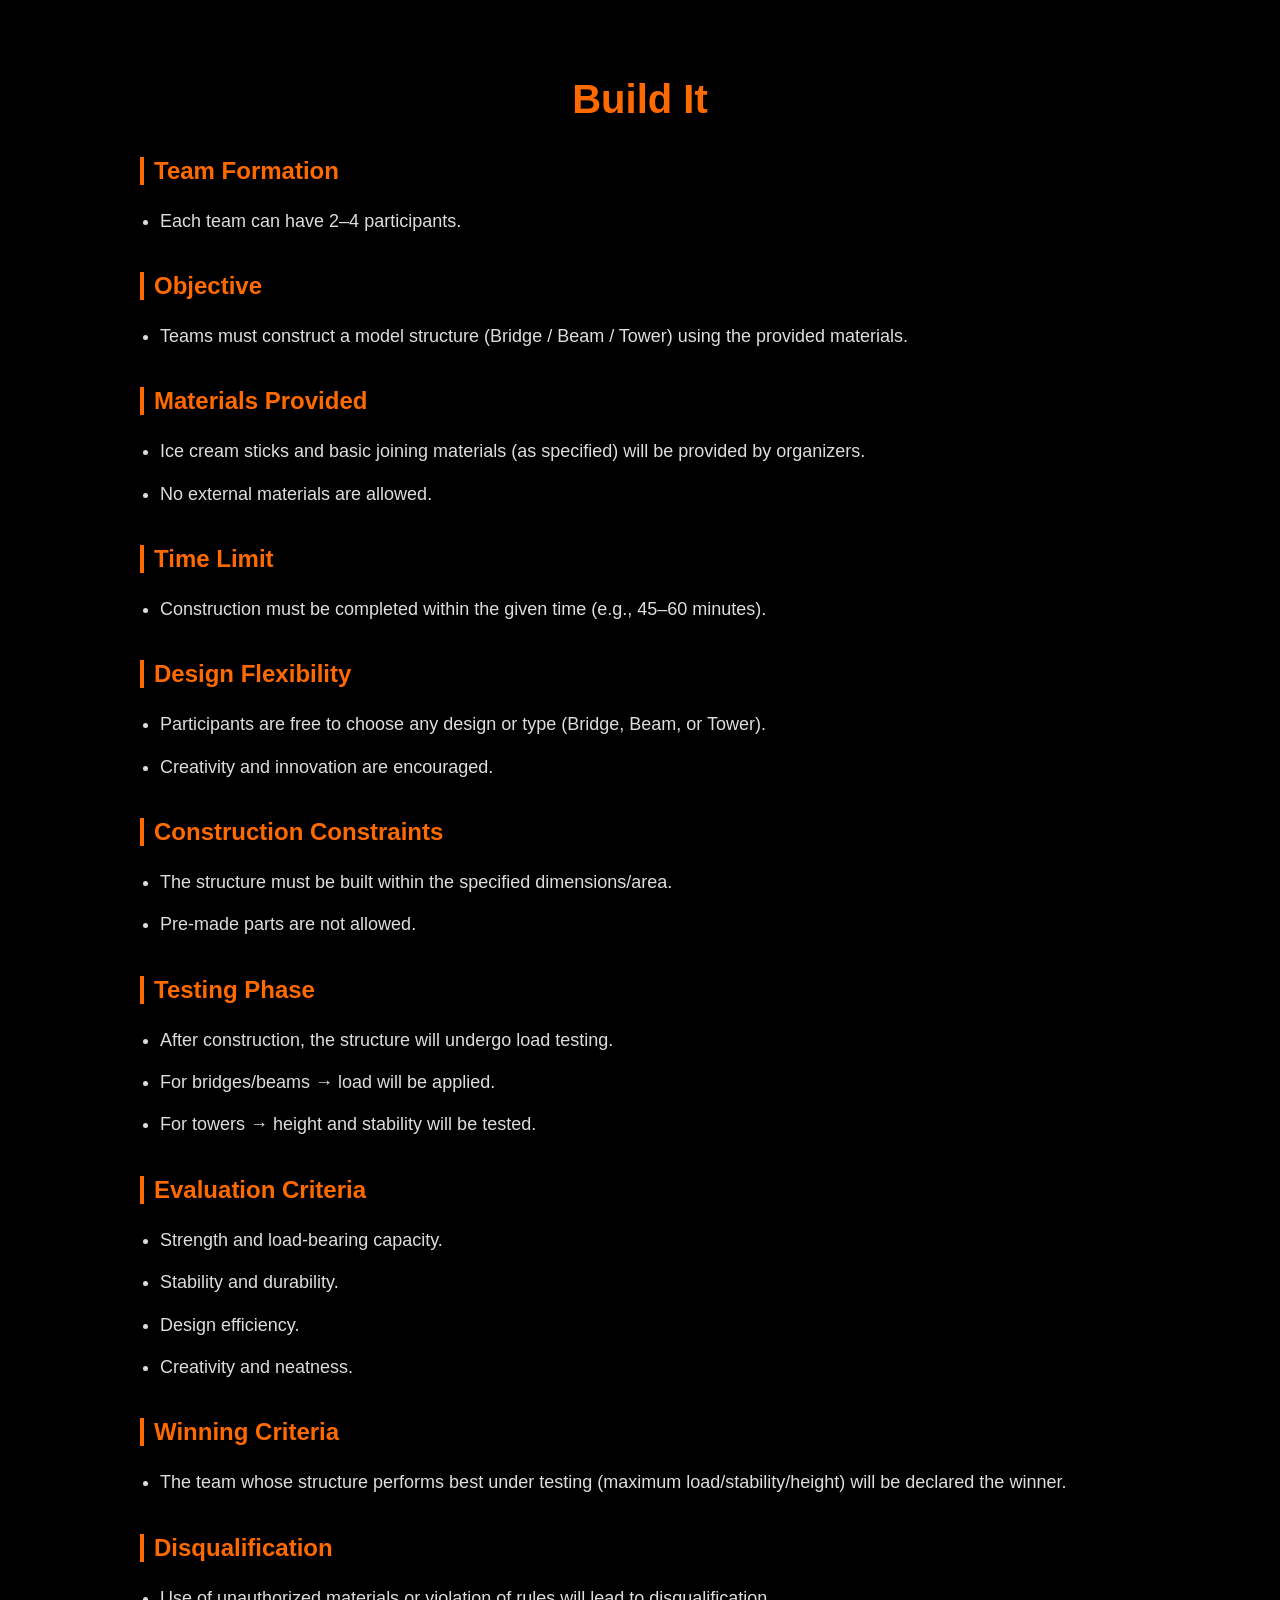
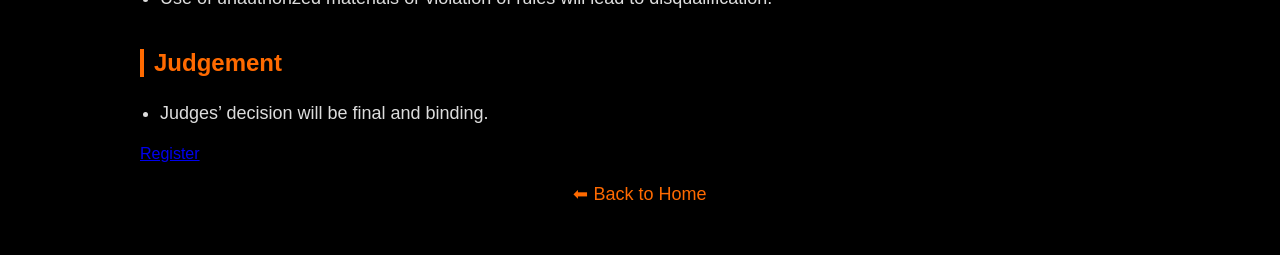
==== builtit.html @ a4778c4f "Add files via upload" ====
<!DOCTYPE html>
<html>
<head>
    <title>Build It | WAFES 2026</title>
    <meta charset="UTF-8">
    <meta name="viewport" content="width=device-width, initial-scale=1.0">

    <style>
        body {
            margin: 0;
            font-family: Arial, sans-serif;
            background-color: #000000;
            color: #ffffff;
        }

        .container {
            width: 85%;
            max-width: 1000px;
            margin: auto;
            padding: 50px 0;
        }

        h1 {
            text-align: center;
            font-size: 40px;
            color: #ff6a00;
            margin-bottom: 10px;
        }

        h2 {
            margin-top: 35px;
            color: #ff6a00;
            border-left: 4px solid #ff6a00;
            padding-left: 10px;
        }

        p, li {
            font-size: 18px;
            line-height: 1.8;
            color: #dddddd;
        }

        ul {
            padding-left: 20px;
        }

        li {
            margin-bottom: 10px;
        }

        .register-btn {
            display: block;
            width: 220px;
            margin: 40px auto;
            padding: 12px;
            text-align: center;
            background-color: #ff6a00;
            color: white;
            text-decoration: none;
            font-weight: bold;
            border-radius: 6px;
            transition: 0.3s ease;
        }

        .register-btn:hover {
            background-color: #ff8c42;
            transform: scale(1.05);
        }

        .back-link {
            text-align: center;
            margin-top: 20px;
        }

        .back-link a {
            color: #ff6a00;
            text-decoration: none;
            font-size: 18px;
        }

        .back-link a:hover {
            color: #ff9d42;
            text-decoration: underline;
        }
    </style>
</head>

<body>

<div class="container">

    <h1>Build It</h1>

    <h2>Team Formation</h2>
    <ul>
        <li>Each team can have 2–4 participants.</li>
    </ul>

    <h2>Objective</h2>
    <ul>
        <li>Teams must construct a model structure (Bridge / Beam / Tower) using the provided materials.</li>
    </ul>

    <h2>Materials Provided</h2>
    <ul>
        <li>Ice cream sticks and basic joining materials (as specified) will be provided by organizers.</li>
        <li>No external materials are allowed.</li>
    </ul>

    <h2>Time Limit</h2>
    <ul>
        <li>Construction must be completed within the given time (e.g., 45–60 minutes).</li>
    </ul>

    <h2>Design Flexibility</h2>
    <ul>
        <li>Participants are free to choose any design or type (Bridge, Beam, or Tower).</li>
        <li>Creativity and innovation are encouraged.</li>
    </ul>

    <h2>Construction Constraints</h2>
    <ul>
        <li>The structure must be built within the specified dimensions/area.</li>
        <li>Pre-made parts are not allowed.</li>
    </ul>

    <h2>Testing Phase</h2>
    <ul>
        <li>After construction, the structure will undergo load testing.</li>
        <li>For bridges/beams → load will be applied.</li>
        <li>For towers → height and stability will be tested.</li>
    </ul>

    <h2>Evaluation Criteria</h2>
    <ul>
        <li>Strength and load-bearing capacity.</li>
        <li>Stability and durability.</li>
        <li>Design efficiency.</li>
        <li>Creativity and neatness.</li>
    </ul>

    <h2>Winning Criteria</h2>
    <ul>
        <li>The team whose structure performs best under testing (maximum load/stability/height) will be declared the winner.</li>
    </ul>

    <h2>Disqualification</h2>
    <ul>
        <li>Use of unauthorized materials or violation of rules will lead to disqualification.</li>
    </ul>

    <h2>Judgement</h2>
    <ul>
        <li>Judges’ decision will be final and binding.</li>
    </ul>

   <a href="https://forms.gle/LMR7s865c6bFuXPj8" class="btn" target="_blank">Register</a>

    <div class="back-link">
        <a href="../index.html">⬅ Back to Home</a>
    </div>

</div>

</body>
</html>
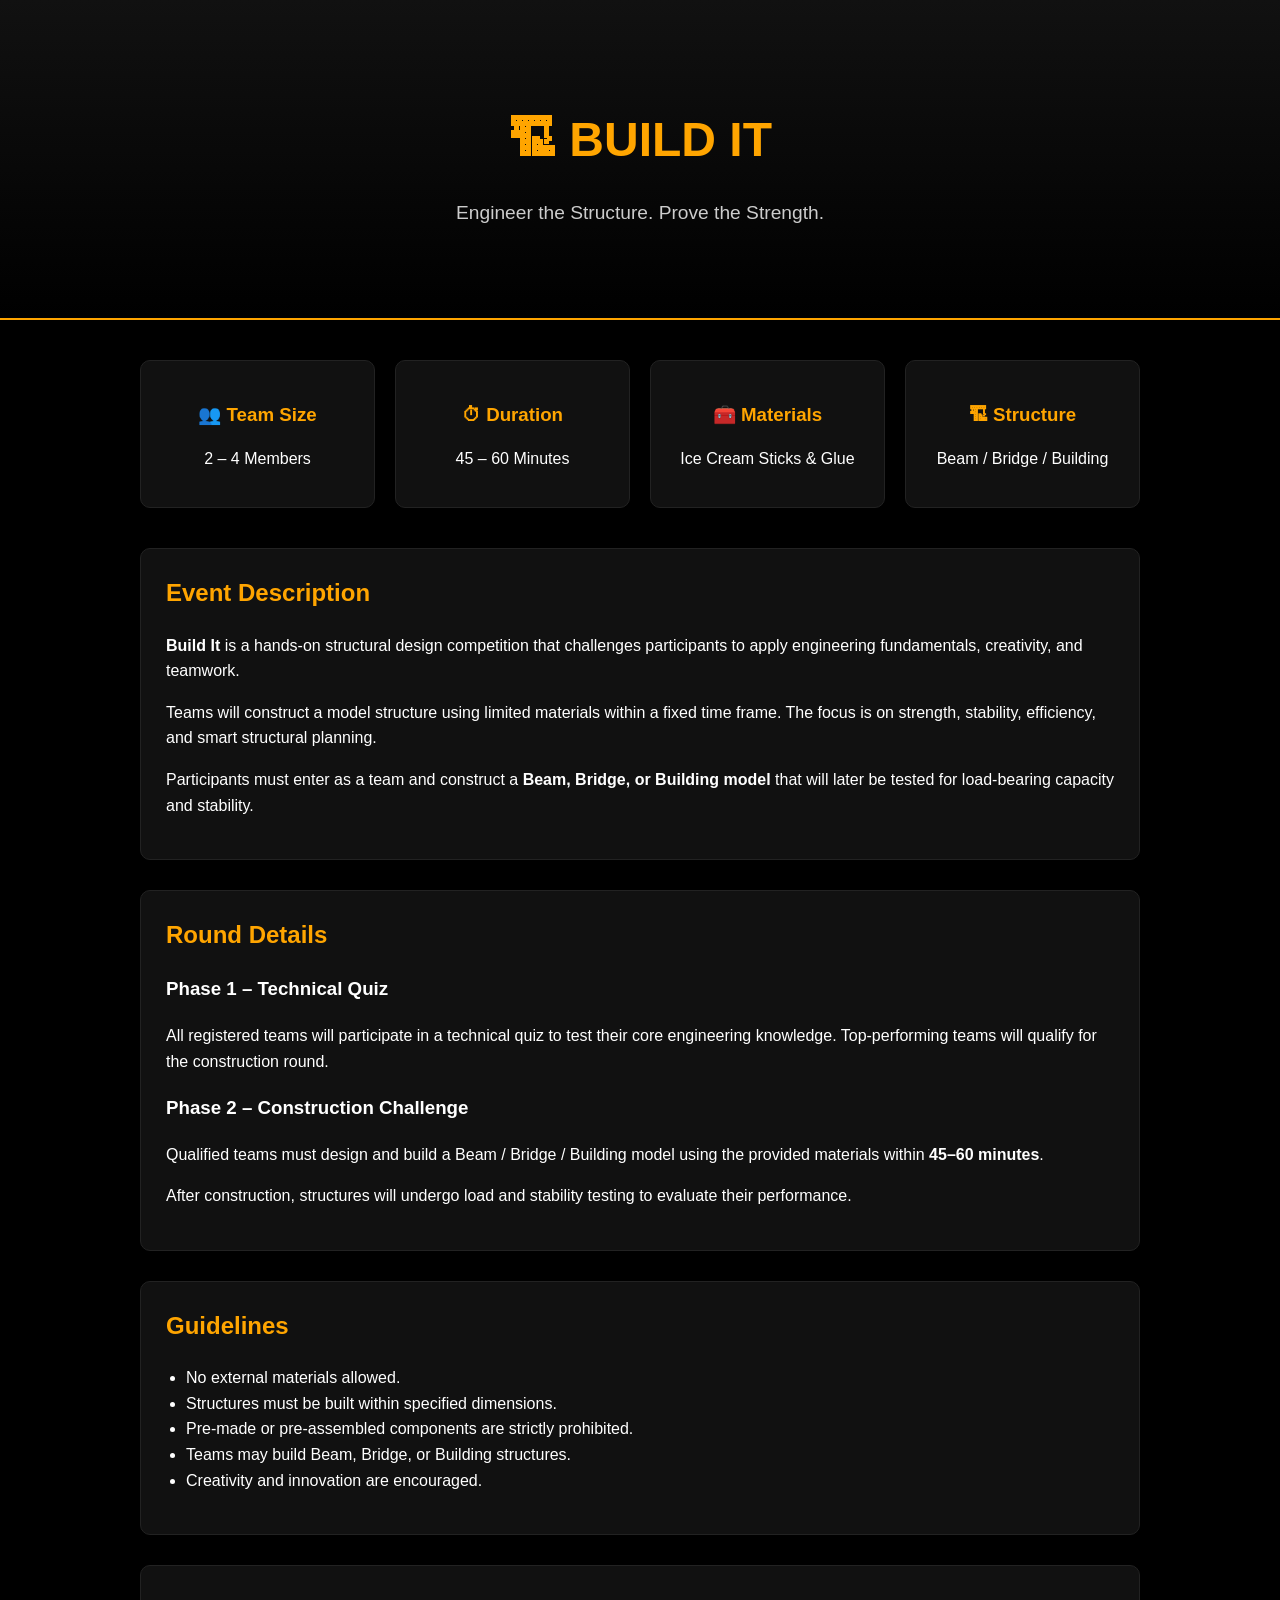
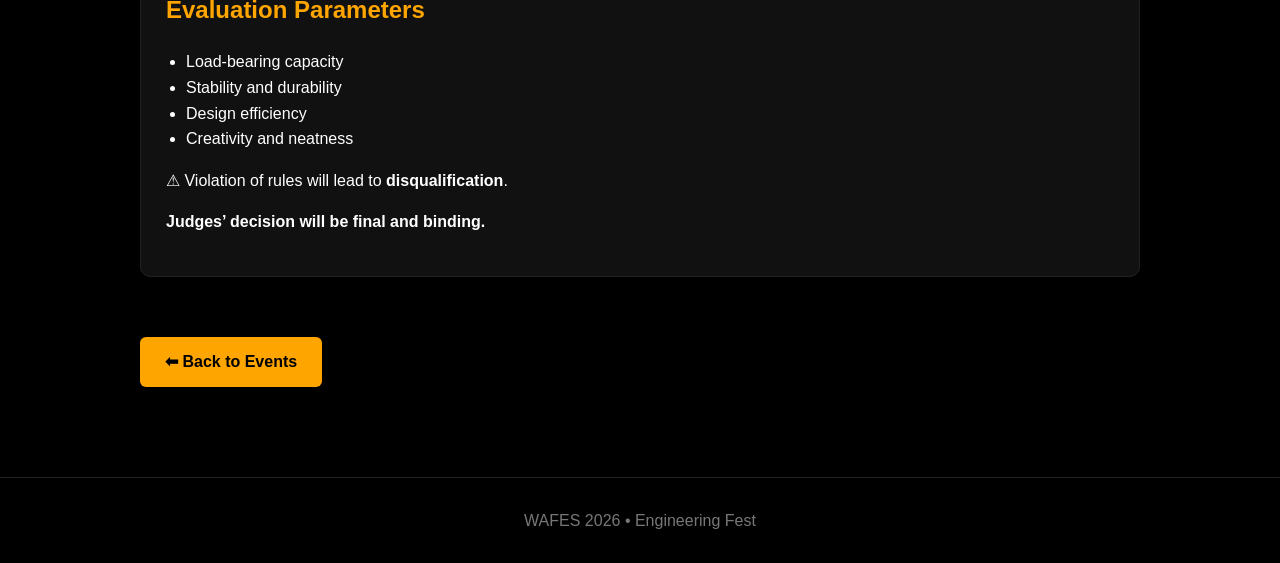
==== commit 1d5a395b: "Update builtit.html" ====
--- a/builtit.html
+++ b/builtit.html
@@ -1,166 +1,288 @@
 <!DOCTYPE html>
-<html>
+<html lang="en">
+
 <head>
-    <title>Build It | WAFES 2026</title>
-    <meta charset="UTF-8">
-    <meta name="viewport" content="width=device-width, initial-scale=1.0">
-
-    <style>
-        body {
-            margin: 0;
-            font-family: Arial, sans-serif;
-            background-color: #000000;
-            color: #ffffff;
-        }
-
-        .container {
-            width: 85%;
-            max-width: 1000px;
-            margin: auto;
-            padding: 50px 0;
-        }
-
-        h1 {
-            text-align: center;
-            font-size: 40px;
-            color: #ff6a00;
-            margin-bottom: 10px;
-        }
-
-        h2 {
-            margin-top: 35px;
-            color: #ff6a00;
-            border-left: 4px solid #ff6a00;
-            padding-left: 10px;
-        }
-
-        p, li {
-            font-size: 18px;
-            line-height: 1.8;
-            color: #dddddd;
-        }
-
-        ul {
-            padding-left: 20px;
-        }
-
-        li {
-            margin-bottom: 10px;
-        }
-
-        .register-btn {
-            display: block;
-            width: 220px;
-            margin: 40px auto;
-            padding: 12px;
-            text-align: center;
-            background-color: #ff6a00;
-            color: white;
-            text-decoration: none;
-            font-weight: bold;
-            border-radius: 6px;
-            transition: 0.3s ease;
-        }
-
-        .register-btn:hover {
-            background-color: #ff8c42;
-            transform: scale(1.05);
-        }
-
-        .back-link {
-            text-align: center;
-            margin-top: 20px;
-        }
-
-        .back-link a {
-            color: #ff6a00;
-            text-decoration: none;
-            font-size: 18px;
-        }
-
-        .back-link a:hover {
-            color: #ff9d42;
-            text-decoration: underline;
-        }
-    </style>
+<meta charset="UTF-8">
+<meta name="viewport" content="width=device-width, initial-scale=1.0">
+
+<title>Build It | WAFES 2026</title>
+
+<style>
+
+body{
+margin:0;
+font-family:Arial, sans-serif;
+background:black;
+color:white;
+line-height:1.6;
+}
+
+/* HEADER */
+
+header{
+text-align:center;
+padding:70px 20px;
+background:linear-gradient(180deg,#111,#000);
+border-bottom:2px solid orange;
+}
+
+header h1{
+font-size:3rem;
+color:orange;
+margin-bottom:10px;
+}
+
+header p{
+color:#ccc;
+font-size:1.2rem;
+}
+
+/* CONTAINER */
+
+.container{
+max-width:1000px;
+margin:auto;
+padding:40px 20px;
+}
+
+/* EVENT INFO BOXES */
+
+.info-grid{
+display:grid;
+grid-template-columns:repeat(auto-fit,minmax(200px,1fr));
+gap:20px;
+margin-bottom:40px;
+}
+
+.info-box{
+background:#111;
+padding:20px;
+border-radius:10px;
+text-align:center;
+border:1px solid #222;
+transition:0.3s;
+}
+
+.info-box:hover{
+border-color:orange;
+box-shadow:0 0 10px orange;
+}
+
+.info-box h3{
+color:orange;
+margin-bottom:5px;
+}
+
+/* CONTENT CARDS */
+
+.card{
+background:#111;
+padding:25px;
+border-radius:10px;
+border:1px solid #222;
+margin-bottom:30px;
+transition:0.3s;
+}
+
+.card:hover{
+border-color:orange;
+box-shadow:0 0 10px orange;
+}
+
+.card h2{
+color:orange;
+margin-top:0;
+}
+
+ul{
+padding-left:20px;
+}
+
+/* BACK BUTTON */
+
+.back-btn{
+display:inline-block;
+margin-top:30px;
+padding:12px 25px;
+background:orange;
+color:black;
+text-decoration:none;
+font-weight:bold;
+border-radius:6px;
+transition:0.3s;
+}
+
+.back-btn:hover{
+background:#ffb347;
+}
+
+/* FOOTER */
+
+footer{
+text-align:center;
+padding:30px;
+border-top:1px solid #222;
+color:#777;
+margin-top:50px;
+}
+
+/* MOBILE */
+
+@media(max-width:768px){
+
+header h1{
+font-size:2rem;
+}
+
+header p{
+font-size:1rem;
+}
+
+.container{
+padding:30px 15px;
+}
+
+}
+
+</style>
+
 </head>
 
 <body>
 
+<header>
+<h1>🏗 BUILD IT</h1>
+<p>Engineer the Structure. Prove the Strength.</p>
+</header>
+
+
 <div class="container">
 
-    <h1>Build It</h1>
-
-    <h2>Team Formation</h2>
-    <ul>
-        <li>Each team can have 2–4 participants.</li>
-    </ul>
-
-    <h2>Objective</h2>
-    <ul>
-        <li>Teams must construct a model structure (Bridge / Beam / Tower) using the provided materials.</li>
-    </ul>
-
-    <h2>Materials Provided</h2>
-    <ul>
-        <li>Ice cream sticks and basic joining materials (as specified) will be provided by organizers.</li>
-        <li>No external materials are allowed.</li>
-    </ul>
-
-    <h2>Time Limit</h2>
-    <ul>
-        <li>Construction must be completed within the given time (e.g., 45–60 minutes).</li>
-    </ul>
-
-    <h2>Design Flexibility</h2>
-    <ul>
-        <li>Participants are free to choose any design or type (Bridge, Beam, or Tower).</li>
-        <li>Creativity and innovation are encouraged.</li>
-    </ul>
-
-    <h2>Construction Constraints</h2>
-    <ul>
-        <li>The structure must be built within the specified dimensions/area.</li>
-        <li>Pre-made parts are not allowed.</li>
-    </ul>
-
-    <h2>Testing Phase</h2>
-    <ul>
-        <li>After construction, the structure will undergo load testing.</li>
-        <li>For bridges/beams → load will be applied.</li>
-        <li>For towers → height and stability will be tested.</li>
-    </ul>
-
-    <h2>Evaluation Criteria</h2>
-    <ul>
-        <li>Strength and load-bearing capacity.</li>
-        <li>Stability and durability.</li>
-        <li>Design efficiency.</li>
-        <li>Creativity and neatness.</li>
-    </ul>
-
-    <h2>Winning Criteria</h2>
-    <ul>
-        <li>The team whose structure performs best under testing (maximum load/stability/height) will be declared the winner.</li>
-    </ul>
-
-    <h2>Disqualification</h2>
-    <ul>
-        <li>Use of unauthorized materials or violation of rules will lead to disqualification.</li>
-    </ul>
-
-    <h2>Judgement</h2>
-    <ul>
-        <li>Judges’ decision will be final and binding.</li>
-    </ul>
-
-   <a href="https://forms.gle/LMR7s865c6bFuXPj8" class="btn" target="_blank">Register</a>
-
-    <div class="back-link">
-        <a href="../index.html">⬅ Back to Home</a>
-    </div>
-
-</div>
+<!-- EVENT INFO -->
+
+<div class="info-grid">
+
+<div class="info-box">
+<h3>👥 Team Size</h3>
+<p>2 – 4 Members</p>
+</div>
+
+<div class="info-box">
+<h3>⏱ Duration</h3>
+<p>45 – 60 Minutes</p>
+</div>
+
+<div class="info-box">
+<h3>🧰 Materials</h3>
+<p>Ice Cream Sticks & Glue</p>
+</div>
+
+<div class="info-box">
+<h3>🏗 Structure</h3>
+<p>Beam / Bridge / Building</p>
+</div>
+
+</div>
+
+
+<!-- EVENT DESCRIPTION -->
+
+<div class="card">
+
+<h2>Event Description</h2>
+
+<p>
+<strong>Build It</strong> is a hands-on structural design competition that challenges
+participants to apply engineering fundamentals, creativity, and teamwork.
+</p>
+
+<p>
+Teams will construct a model structure using limited materials within a fixed
+time frame. The focus is on strength, stability, efficiency, and smart structural planning.
+</p>
+
+<p>
+Participants must enter as a team and construct a
+<strong>Beam, Bridge, or Building model</strong> that will later be tested
+for load-bearing capacity and stability.
+</p>
+
+</div>
+
+
+<!-- ROUND DETAILS -->
+
+<div class="card">
+
+<h2>Round Details</h2>
+
+<h3>Phase 1 – Technical Quiz</h3>
+
+<p>
+All registered teams will participate in a technical quiz to test their
+core engineering knowledge. Top-performing teams will qualify for the
+construction round.
+</p>
+
+<h3>Phase 2 – Construction Challenge</h3>
+
+<p>
+Qualified teams must design and build a Beam / Bridge / Building model
+using the provided materials within <strong>45–60 minutes</strong>.
+</p>
+
+<p>
+After construction, structures will undergo load and stability testing
+to evaluate their performance.
+</p>
+
+</div>
+
+
+<!-- GUIDELINES -->
+
+<div class="card">
+
+<h2>Guidelines</h2>
+
+<ul>
+<li>No external materials allowed.</li>
+<li>Structures must be built within specified dimensions.</li>
+<li>Pre-made or pre-assembled components are strictly prohibited.</li>
+<li>Teams may build Beam, Bridge, or Building structures.</li>
+<li>Creativity and innovation are encouraged.</li>
+</ul>
+
+</div>
+
+
+<!-- EVALUATION -->
+
+<div class="card">
+
+<h2>Evaluation Parameters</h2>
+
+<ul>
+<li>Load-bearing capacity</li>
+<li>Stability and durability</li>
+<li>Design efficiency</li>
+<li>Creativity and neatness</li>
+</ul>
+
+<p>⚠ Violation of rules will lead to <strong>disqualification</strong>.</p>
+<p><strong>Judges’ decision will be final and binding.</strong></p>
+
+</div>
+
+
+<a class="back-btn" href="../index.html">⬅ Back to Events</a>
+
+</div>
+
+
+<footer>
+WAFES 2026 • Engineering Fest
+</footer>
 
 </body>
-</html>+</html>
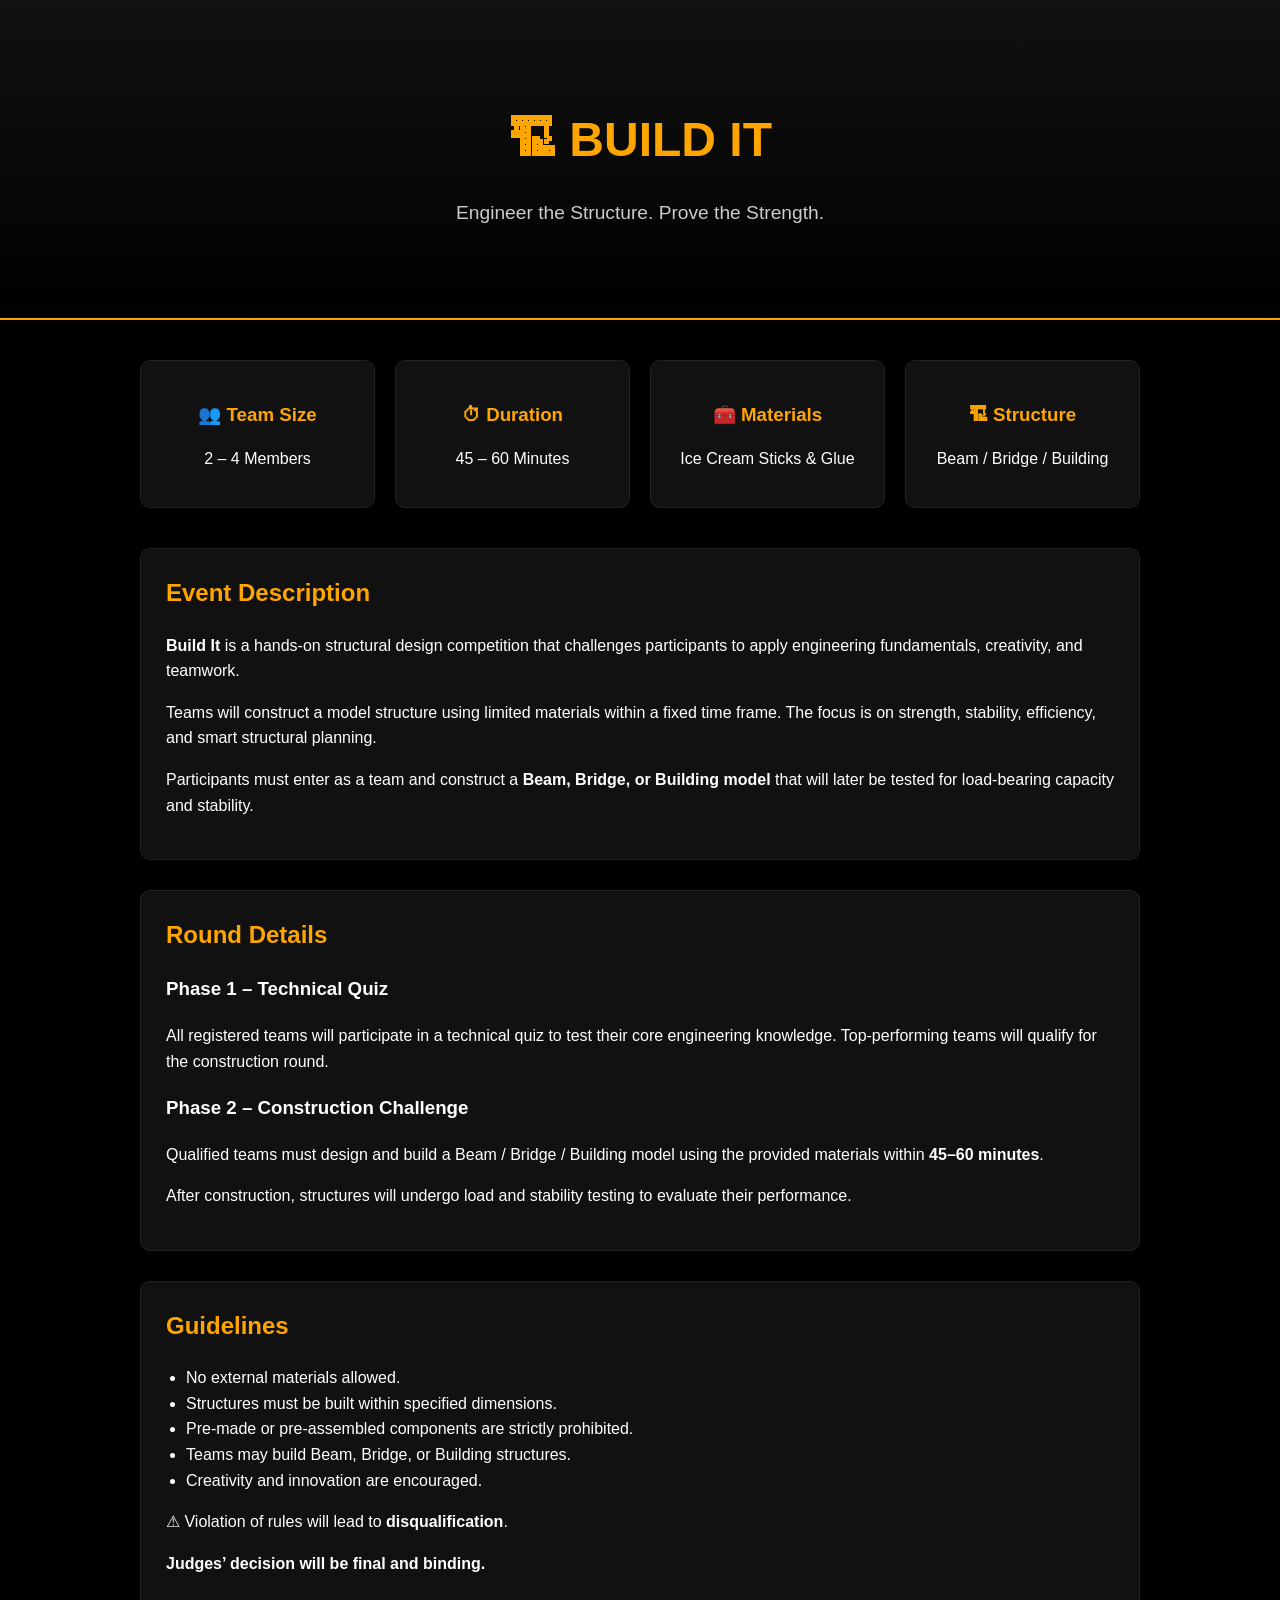
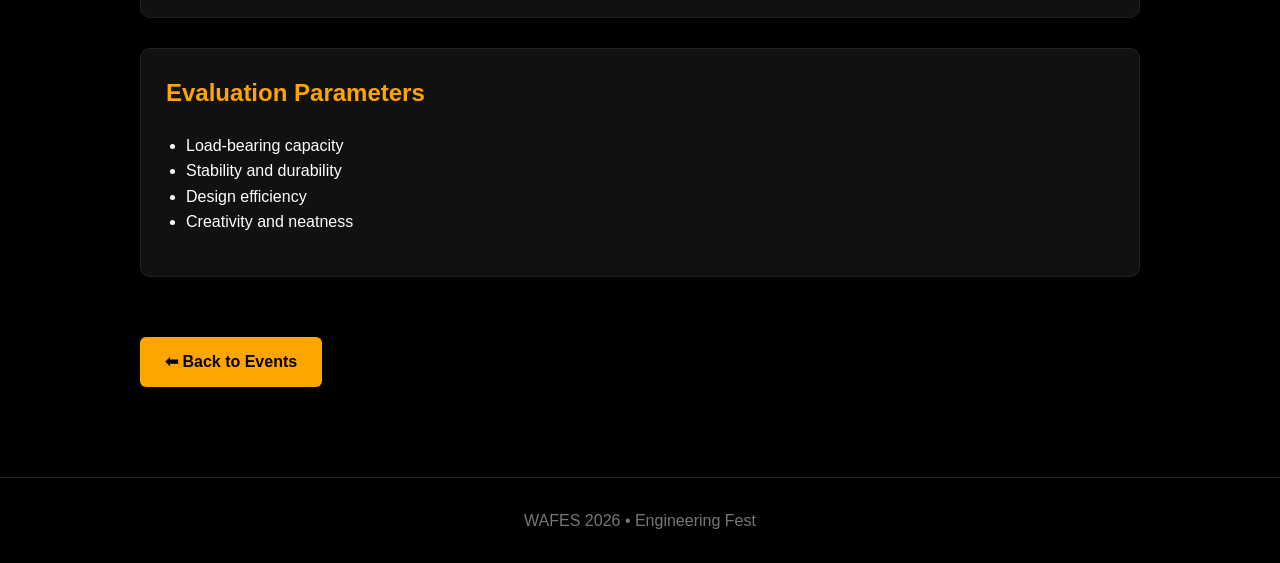
==== commit 684ab1e9: "Update builtit.html" ====
--- a/builtit.html
+++ b/builtit.html
@@ -252,7 +252,8 @@
 <li>Teams may build Beam, Bridge, or Building structures.</li>
 <li>Creativity and innovation are encouraged.</li>
 </ul>
-
+<p>⚠ Violation of rules will lead to <strong>disqualification</strong>.</p>
+<p><strong>Judges’ decision will be final and binding.</strong></p>
 </div>
 
 
@@ -269,8 +270,7 @@
 <li>Creativity and neatness</li>
 </ul>
 
-<p>⚠ Violation of rules will lead to <strong>disqualification</strong>.</p>
-<p><strong>Judges’ decision will be final and binding.</strong></p>
+
 
 </div>
 
@@ -286,3 +286,4 @@
 
 </body>
 </html>
+
